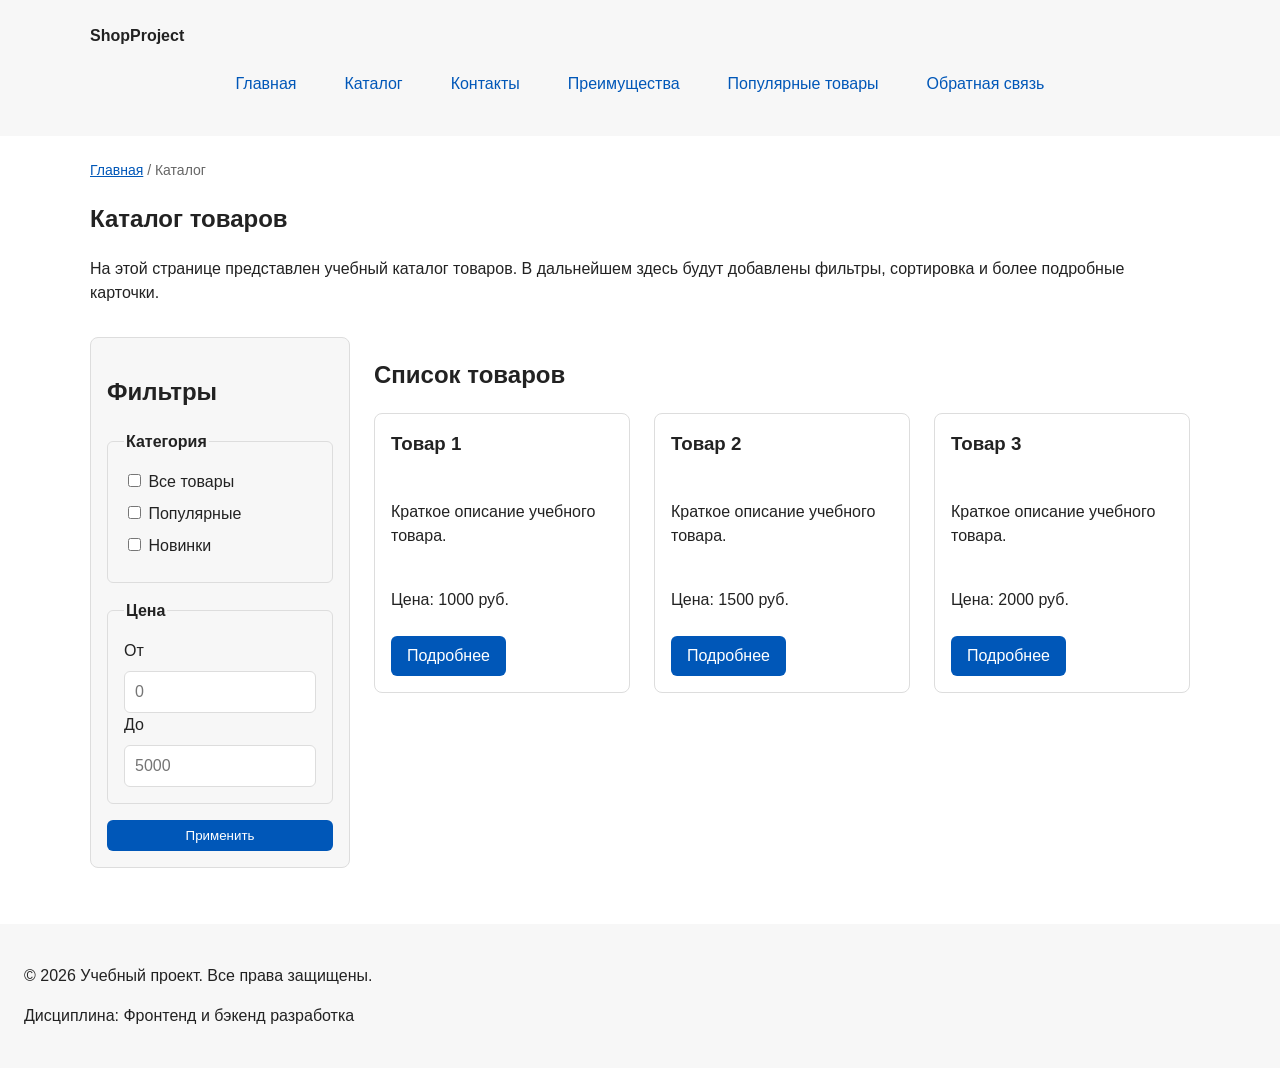
==== catalog.html @ aeb1f577 "feat: practices 2-6" ====
<!DOCTYPE html>
<html lang="ru">
<head>
  <meta charset="UTF-8">
  <meta name="viewport" content="width=device-width, initial-scale=1.0">
  <meta name="description" content="Каталог товаров учебного интернет-магазина.">
  <title>Каталог товаров — Учебный интернет-магазин</title>
  <link rel="stylesheet" href="css/style.css">
</head>
<body>
  <header>
    <div class="site-header">
      <a class="site-logo" href="index.html">ShopProject</a>

      <nav class="site-nav" aria-label="Основная навигация">
        <ul class="site-nav__list">
          <li><a href="index.html">Главная</a></li>
          <li><a href="catalog.html">Каталог</a></li>
          <li><a href="contacts.html">Контакты</a></li>
          <li><a href="index.html#advantages">Преимущества</a></li>
          <li><a href="index.html#popular">Популярные товары</a></li>
          <li><a href="index.html#contacts">Обратная связь</a></li>
        </ul>
      </nav>
    </div>
  </header>

  <main>
    <nav class="breadcrumbs" aria-label="Хлебные крошки">
      <a href="index.html">Главная</a>
      <span>Каталог</span>
    </nav>

    <section class="section">
      <h1>Каталог товаров</h1>
      <p>
        На этой странице представлен учебный каталог товаров.
        В дальнейшем здесь будут добавлены фильтры, сортировка и более
        подробные карточки.
      </p>
    </section>

    <section class="catalog-layout">
  <aside class="catalog-filters">
    <h2>Фильтры</h2>

    <form class="filters-form" action="#" method="get">
      <fieldset>
        <legend>Категория</legend>

        <label>
          <input type="checkbox" name="category" value="all">
          Все товары
        </label>

        <label>
          <input type="checkbox" name="category" value="popular">
          Популярные
        </label>

        <label>
          <input type="checkbox" name="category" value="new">
          Новинки
        </label>
      </fieldset>

      <fieldset>
        <legend>Цена</legend>

        <label for="price-from">От</label>
        <input id="price-from" name="price-from" type="number" min="0" placeholder="0">

        <label for="price-to">До</label>
        <input id="price-to" name="price-to" type="number" min="0" placeholder="5000">
      </fieldset>

      <button class="button" type="submit">Применить</button>
    </form>
  </aside>

  <section class="catalog-products">
    <h2>Список товаров</h2>

    <div class="products-grid">
      <article class="product-card">
        <h3>Товар 1</h3>
        <p>Краткое описание учебного товара.</p>
        <p>Цена: 1000 руб.</p>
        <a class="button" href="index.html#popular">Подробнее</a>
      </article>

      <article class="product-card">
        <h3>Товар 2</h3>
        <p>Краткое описание учебного товара.</p>
        <p>Цена: 1500 руб.</p>
        <a class="button" href="index.html#popular">Подробнее</a>
      </article>

      <article class="product-card">
        <h3>Товар 3</h3>
        <p>Краткое описание учебного товара.</p>
        <p>Цена: 2000 руб.</p>
        <a class="button" href="index.html#popular">Подробнее</a>
      </article>
    </div>
  </section>
</section>
<!--
    <section class="section">
      <h2>Список товаров</h2>

      <article class="product-card">
        <h3>Товар 1</h3>
        <p>Краткое описание учебного товара.</p>
        <p>Цена: 1000 руб.</p>
        <a class="button" href="index.html#popular">Подробнее</a>
      </article>

      <article class="product-card">
        <h3>Товар 2</h3>
        <p>Краткое описание учебного товара.</p>
        <p>Цена: 1500 руб.</p>
        <a class="button" href="index.html#popular">Подробнее</a>
      </article>

      <article class="product-card">
        <h3>Товар 3</h3>
        <p>Краткое описание учебного товара.</p>
        <p>Цена: 2000 руб.</p>
        <a class="button" href="index.html#popular">Подробнее</a>
      </article>
    </section>
  -->
  </main>

  <footer>
    <p>&copy; 2026 Учебный проект. Все права защищены.</p>
    <p>Дисциплина: Фронтенд и бэкенд разработка</p>
  </footer>
</body>
</html>
---- css/style.css ----
/* 
  Универсальное правило для всех элементов.
  border-box делает расчёт размеров более понятным:
  width включает content, padding и border.
*/

/* ===============================
   1. Переменные проекта
   =============================== */

:root {
  /* Основные цвета проекта */
  --color-bg: #ffffff;
  --color-text: #222222;
  --color-muted: #666666;
  --color-primary: #0057b8;
  --color-primary-dark: #003f86;
  --color-border: #dddddd;
  --color-surface: #f7f7f7;
  --color-surface-accent: #eef5ff;
  --color-danger: #b00020;
  --color-success: #168a2f;
  --color-success-bg: #eefaf0;
  --color-white: #ffffff;

  /* Отступы */
  --space-xs: 4px;
  --space-sm: 8px;
  --space-md: 16px;
  --space-lg: 24px;
  --space-xl: 32px;

  /* Скругления */
  --radius-sm: 6px;
  --radius-md: 8px;
  --radius-lg: 12px;

  /* Размеры */
  --container-width: 1100px;
}

/* ===============================
   2. Базовые стили
   =============================== */

* {
  box-sizing: border-box;
}

body {
  margin: 0;
  font-family: Arial, sans-serif;
  line-height: 1.5;
  color: var(--color-text);
  background-color: var(--color-bg);
}

/*
  Задаём внутренние отступы для основных областей страницы.
  Это делает содержимое визуально отделённым от краёв окна браузера.
*/
header,
main,
footer {
  padding: var(--space-lg);
}

/*
  Оформляем шапку страницы.
  Пока используется простой светло-серый фон.
*/
header {
  background-color: var(--color-surface);
}

/*
  Оформляем подвал страницы тем же фоном,
  чтобы визуально отделить его от основного содержимого.
*/
footer {
  background-color: var(--color-surface);
}

/* ===============================
   3. Общие элементы интерфейса
   =============================== */

a {
  color: var(--color-primary);
}

a:hover {
  color: var(--color-primary-dark);
}

a:focus-visible {
  outline: 2px solid var(--color-primary);
  outline-offset: 3px;
}

/*
  Ограничиваем ширину содержимого шапки,
  чтобы оно не растягивалось слишком сильно на широких экранах.
*/
.site-header {
  max-width: 1100px;
  margin: 0 auto;
}

/*
  Оформляем текстовый логотип.
*/
.site-logo {
  font-weight: bold;
  text-decoration: none;
  color: #222222;
}

/*
  Убираем стандартные отступы и маркеры списка навигации.
*/
.site-nav__list {
  display: flex;
  flex-wrap: wrap;
  justify-content: center;
  align-items: center;
  gap: var(--space-md);
  padding: 0;
  margin: var(--space-md) 0 0;
  list-style: none;
}

/*
  Добавляем расстояние между пунктами меню.
*/
.site-nav__list li {
  margin-bottom: 8px;
}

/*
  Оформляем ссылки меню.
*/
.site-nav__list a {
  display: inline-block;
  padding: var(--space-sm) var(--space-md);
  color: var(--color-primary);
  text-decoration: none;
  border-radius: var(--radius-sm);
}

.site-nav__list a:hover {
  color: var(--color-white);
  background-color: var(--color-primary);
}
/*
  Hero-блок — первый крупный блок страницы.
  Он визуально отделяется от остальных разделов фоном и отступами.
*/
/* ===============================
   4. Компоненты страницы
   =============================== */

.hero {
  max-width: var(--container-width);
  margin: 0 auto var(--space-xl);
  padding: var(--space-xl) var(--space-lg);
  background-color: var(--color-surface-accent);
  border-radius: var(--radius-lg);
}

.section {
  max-width: var(--container-width);
  margin: 0 auto var(--space-xl);
}

.section h2 {
  margin-top: 0;
}

/*
  Карточка товара — самостоятельный блок.
  На следующих занятиях карточки будут доработаны и выстроены в сетку.
*/
.product-card {
  display: flex;
  flex-direction: column;
  gap: var(--space-sm);
  margin-bottom: 0;
  padding: var(--space-md);
  border: 1px solid var(--color-border);
  border-radius: var(--radius-md);
  background-color: var(--color-bg);
}

.product-card .button {
  margin-top: auto;
  align-self: flex-start;
}

.product-card:hover {
  border-color: var(--color-primary);
}

.product-card h3 {
  margin-top: 0;
}

/*
  Пока это обычная ссылка, но визуально она оформляется как кнопка.
*/
.button {
  display: inline-block;
  padding: var(--space-sm) var(--space-md);
  color: var(--color-white);
  background-color: var(--color-primary);
  text-decoration: none;
  border: none;
  border-radius: var(--radius-sm);
  cursor: pointer;
}

.button:hover {
  background-color: var(--color-primary-dark);
}

.button:focus-visible {
  outline: 2px solid var(--color-primary);
  outline-offset: 3px;
}

.button:disabled {
  opacity: 0.6;
  cursor: not-allowed;
}

/*
  Дополнительный информационный блок.
*/
.aside-info {
  max-width: var(--container-width);
  margin: 0 auto var(--space-xl);
  padding: var(--space-md);
  border-left: 4px solid var(--color-primary);
  background-color: var(--color-surface);
}

/*
  Модальное окно.
  Элемент dialog сам умеет открываться поверх страницы.
*/
/* ===============================
   5. Форма и модальное окно
   =============================== */

.order-dialog {
  width: min(100% - 32px, 560px);
  padding: var(--space-lg);
  border: none;
  border-radius: var(--radius-lg);
}

.order-dialog::backdrop {
  background-color: rgba(0, 0, 0, 0.5);
}

.form-field {
  margin-bottom: var(--space-md);
}

.form-field label {
  display: block;
  margin-bottom: var(--space-xs);
}

.form-field input,
.form-field select,
.form-field textarea {
  width: 100%;
  padding: 10px 12px;
  border: 1px solid var(--color-border);
  border-radius: var(--radius-sm);
  font: inherit;
}

.form-field input[type="checkbox"] {
  width: auto;
}

.form-field small {
  display: block;
  margin-top: var(--space-xs);
  color: var(--color-muted);
}

/*
  Видимый фокус для клавиатурной навигации.
*/
.form-field input:hover,
.form-field select:hover,
.form-field textarea:hover {
  border-color: var(--color-primary);
}

.form-field input:focus-visible,
.form-field select:focus-visible,
.form-field textarea:focus-visible,
.form-actions button:focus-visible {
  outline: 2px solid var(--color-primary);
  outline-offset: 3px;
}

[aria-invalid="true"] {
  border-color: var(--color-danger);
}

/*
  Кнопки формы.
*/
.form-actions {
  display: flex;
  gap: 12px;
  margin-top: 20px;
}

/*
  Сообщение об успешной отправке.
*/
.success-message {
  max-width: var(--container-width);
  margin: var(--space-lg) auto;
  padding: var(--space-md);
  border-left: 4px solid var(--color-success);
  background-color: var(--color-success-bg);
}

.breadcrumbs {
  max-width: var(--container-width);
  margin: 0 auto var(--space-md);
  font-size: 14px;
  color: var(--color-muted);
}

.breadcrumbs a {
  color: var(--color-primary);
}

.breadcrumbs span::before {
  content: " / ";
  color: var(--color-muted);
}

html {
  scroll-behavior: smooth;
}

:target {
  outline: 2px dashed var(--color-primary);
  outline-offset: 4px;
}

.products-grid {
  display: grid;
  grid-template-columns: repeat(3, 1fr);
  gap: var(--space-lg);
}
.catalog-layout {
  max-width: var(--container-width);
  margin: 0 auto var(--space-xl);
  display: grid;
  grid-template-columns: 260px 1fr;
  grid-template-areas: "filters products";
  gap: var(--space-lg);
}

.catalog-filters {
  grid-area: filters;
  padding: var(--space-md);
  border: 1px solid var(--color-border);
  border-radius: var(--radius-md);
  background-color: var(--color-surface);
}

.catalog-products {
  grid-area: products;
}

.filters-form {
  display: grid;
  gap: var(--space-md);
}

.filters-form fieldset {
  margin: 0;
  padding: var(--space-md);
  border: 1px solid var(--color-border);
  border-radius: var(--radius-sm);
}

.filters-form legend {
  font-weight: 700;
}

.filters-form label {
  display: block;
  margin-bottom: var(--space-sm);
}

.filters-form input[type="number"] {
  width: 100%;
  padding: 8px 10px;
  border: 1px solid var(--color-border);
  border-radius: var(--radius-sm);
  font: inherit;
}
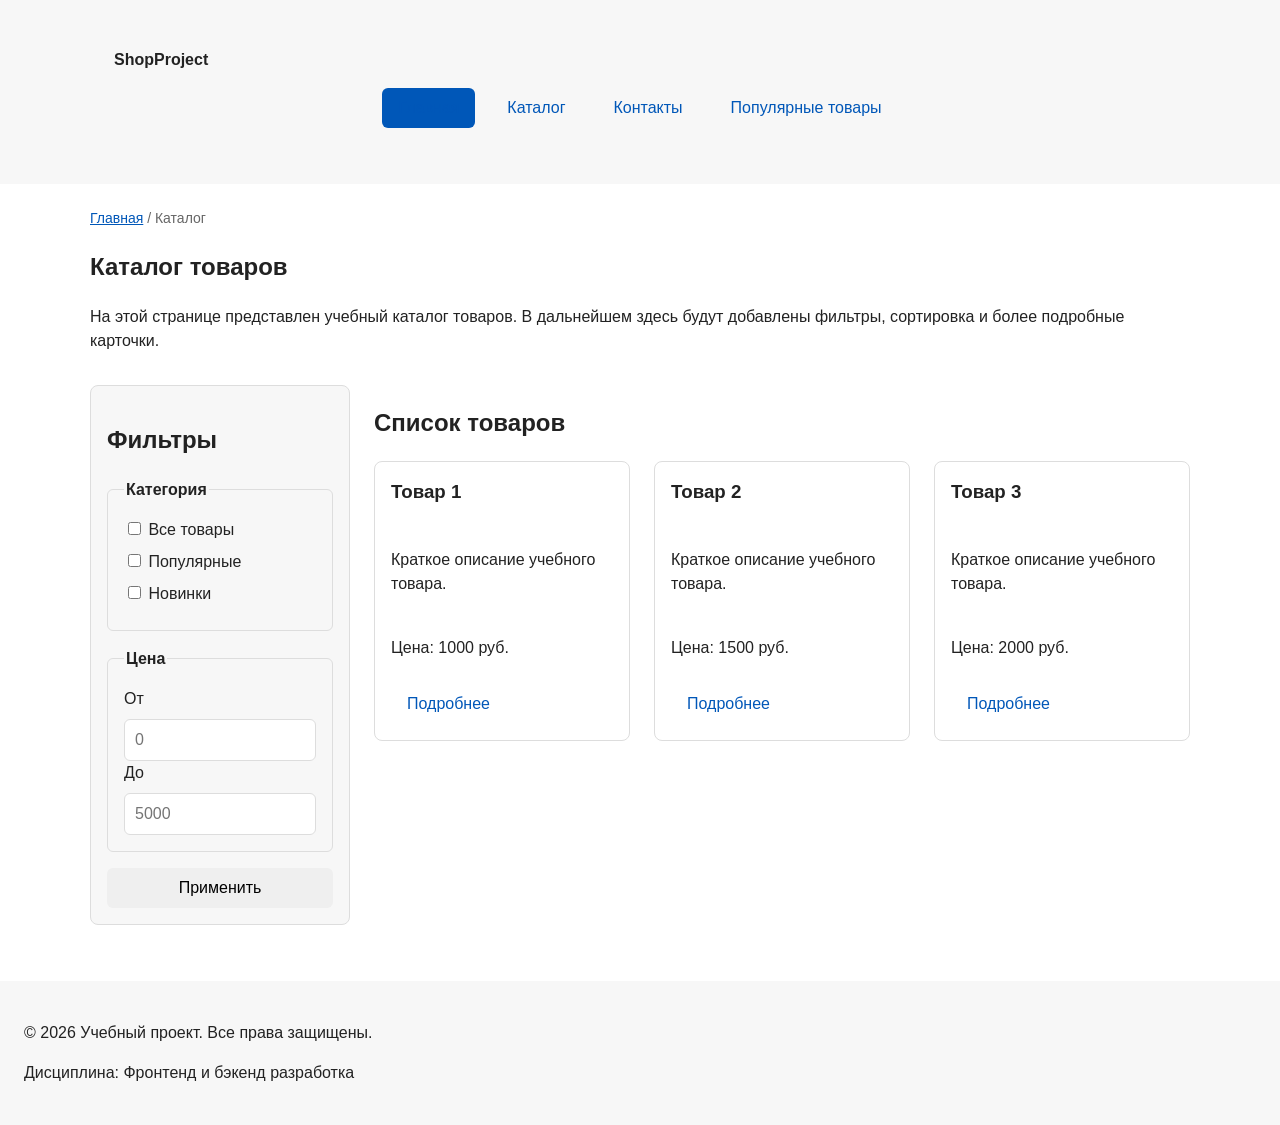
==== commit d4f5d6f2: "refactor: apply BEM naming to CSS classes" ====
--- a/catalog.html
+++ b/catalog.html
@@ -8,28 +8,40 @@
   <link rel="stylesheet" href="css/style.css">
 </head>
 <body>
-  <header>
-    <div class="site-header">
-      <a class="site-logo" href="index.html">ShopProject</a>
+  <header class="site-header">
+  <div class="site-header__inner">
+    <a class="site-header__logo" href="index.html">ShopProject</a>
 
-      <nav class="site-nav" aria-label="Основная навигация">
-        <ul class="site-nav__list">
-          <li><a href="index.html">Главная</a></li>
-          <li><a href="catalog.html">Каталог</a></li>
-          <li><a href="contacts.html">Контакты</a></li>
-          <li><a href="index.html#advantages">Преимущества</a></li>
-          <li><a href="index.html#popular">Популярные товары</a></li>
-          <li><a href="index.html#contacts">Обратная связь</a></li>
-        </ul>
-      </nav>
-    </div>
-  </header>
+    <nav class="site-nav" aria-label="Основная навигация">
+      <ul class="site-nav__list">
+        <li class="site-nav__item">
+          <a class="site-nav__link site-nav__link--active" href="index.html">
+            Главная
+          </a>
+        </li>
+        <li class="site-nav__item">
+          <a class="site-nav__link" href="catalog.html">Каталог</a>
+        </li>
+        <li class="site-nav__item">
+          <a class="site-nav__link" href="contacts.html">Контакты</a>
+        </li>
+        <li class="site-nav__item">
+          <a class="site-nav__link" href="index.html#popular">
+            Популярные товары
+          </a>
+        </li>
+      </ul>
+    </nav>
+  </div>
+</header>
+
 
   <main>
     <nav class="breadcrumbs" aria-label="Хлебные крошки">
-      <a href="index.html">Главная</a>
-      <span>Каталог</span>
-    </nav>
+  <a class="breadcrumbs__link" href="index.html">Главная</a>
+  <span class="breadcrumbs__current">Каталог</span>
+</nav>
+
 
     <section class="section">
       <h1>Каталог товаров</h1>
--- a/css/style.css
+++ b/css/style.css
@@ -103,22 +103,21 @@
   чтобы оно не растягивалось слишком сильно на широких экранах.
 */
 .site-header {
-  max-width: 1100px;
+  background-color: var(--color-surface);
+}
+
+.site-header__inner {
+  max-width: var(--container-width);
   margin: 0 auto;
-}
-
-/*
-  Оформляем текстовый логотип.
-*/
-.site-logo {
-  font-weight: bold;
+  padding: var(--space-lg);
+}
+
+.site-header__logo {
+  font-weight: 700;
+  color: var(--color-text);
   text-decoration: none;
-  color: #222222;
-}
-
-/*
-  Убираем стандартные отступы и маркеры списка навигации.
-*/
+}
+
 .site-nav__list {
   display: flex;
   flex-wrap: wrap;
@@ -130,6 +129,40 @@
   list-style: none;
 }
 
+.site-nav__link {
+  display: inline-block;
+  padding: var(--space-sm) var(--space-md);
+  color: var(--color-primary);
+  text-decoration: none;
+  border-radius: var(--radius-sm);
+}
+
+.site-nav__link:hover {
+  color: var(--color-white);
+  background-color: var(--color-primary);
+}
+
+.site-nav__link:focus-visible {
+  outline: 2px solid var(--color-primary);
+  outline-offset: 3px;
+}
+
+.site-nav__link--active {
+  color: var(--color-white);
+  background-color: var(--color-primary);
+}
+
+
+/*
+  Оформляем текстовый логотип.
+*/
+.site-logo {
+  font-weight: bold;
+  text-decoration: none;
+  color: #222222;
+}
+
+
 /*
   Добавляем расстояние между пунктами меню.
 */
@@ -185,21 +218,48 @@
   display: flex;
   flex-direction: column;
   gap: var(--space-sm);
-  margin-bottom: 0;
   padding: var(--space-md);
   border: 1px solid var(--color-border);
   border-radius: var(--radius-md);
   background-color: var(--color-bg);
 }
 
-.product-card .button {
+.product-card:hover {
+  border-color: var(--color-primary);
+}
+
+.product-card--featured {
+  border-color: var(--color-primary);
+}
+
+.product-card--discount {
+  border-color: var(--color-danger);
+}
+
+.product-card__title {
+  margin: 0;
+  color: var(--color-text);
+}
+
+.product-card__description {
+  margin: 0;
+  color: var(--color-muted);
+}
+
+.product-card__price {
+  margin: 0;
+  font-weight: 700;
+}
+
+.product-card--discount .product-card__price {
+  color: var(--color-danger);
+}
+
+.product-card__button {
   margin-top: auto;
   align-self: flex-start;
 }
 
-.product-card:hover {
-  border-color: var(--color-primary);
-}
 
 .product-card h3 {
   margin-top: 0;
@@ -211,16 +271,31 @@
 .button {
   display: inline-block;
   padding: var(--space-sm) var(--space-md);
+  border: none;
+  border-radius: var(--radius-sm);
+  font: inherit;
+  text-decoration: none;
+  cursor: pointer;
+}
+
+.button--primary {
   color: var(--color-white);
   background-color: var(--color-primary);
-  text-decoration: none;
-  border: none;
-  border-radius: var(--radius-sm);
-  cursor: pointer;
-}
-
-.button:hover {
+}
+
+.button--primary:hover {
   background-color: var(--color-primary-dark);
+}
+
+.button--secondary {
+  color: var(--color-primary);
+  background-color: transparent;
+  border: 1px solid var(--color-primary);
+}
+
+.button--secondary:hover {
+  color: var(--color-white);
+  background-color: var(--color-primary);
 }
 
 .button:focus-visible {
@@ -228,10 +303,12 @@
   outline-offset: 3px;
 }
 
-.button:disabled {
+.button:disabled,
+.button--disabled {
   opacity: 0.6;
   cursor: not-allowed;
 }
+
 
 /*
   Дополнительный информационный блок.
@@ -262,6 +339,11 @@
 .order-dialog::backdrop {
   background-color: rgba(0, 0, 0, 0.5);
 }
+
+.order-dialog__title {
+  margin-top: 0;
+}
+
 
 .form-field {
   margin-bottom: var(--space-md);
@@ -340,14 +422,15 @@
   color: var(--color-muted);
 }
 
-.breadcrumbs a {
+.breadcrumbs__link {
   color: var(--color-primary);
 }
 
-.breadcrumbs span::before {
+.breadcrumbs__current::before {
   content: " / ";
   color: var(--color-muted);
 }
+
 
 html {
   scroll-behavior: smooth;
@@ -363,6 +446,7 @@
   grid-template-columns: repeat(3, 1fr);
   gap: var(--space-lg);
 }
+
 .catalog-layout {
   max-width: var(--container-width);
   margin: 0 auto var(--space-xl);
@@ -411,4 +495,42 @@
   border: 1px solid var(--color-border);
   border-radius: var(--radius-sm);
   font: inherit;
-}+}
+
+.order-form__field {
+  margin-bottom: var(--space-md);
+}
+
+.order-form__label {
+  display: block;
+  margin-bottom: var(--space-xs);
+}
+
+.order-form__input,
+.order-form__select,
+.order-form__textarea {
+  width: 100%;
+  padding: 10px 12px;
+  border: 1px solid var(--color-border);
+  border-radius: var(--radius-sm);
+  font: inherit;
+}
+
+.order-form__input:hover,
+.order-form__select:hover,
+.order-form__textarea:hover {
+  border-color: var(--color-primary);
+}
+
+.order-form__input:focus-visible,
+.order-form__select:focus-visible,
+.order-form__textarea:focus-visible {
+  outline: 2px solid var(--color-primary);
+  outline-offset: 3px;
+}
+
+.order-form__actions {
+  display: flex;
+  gap: var(--space-md);
+  margin-top: var(--space-lg);
+}
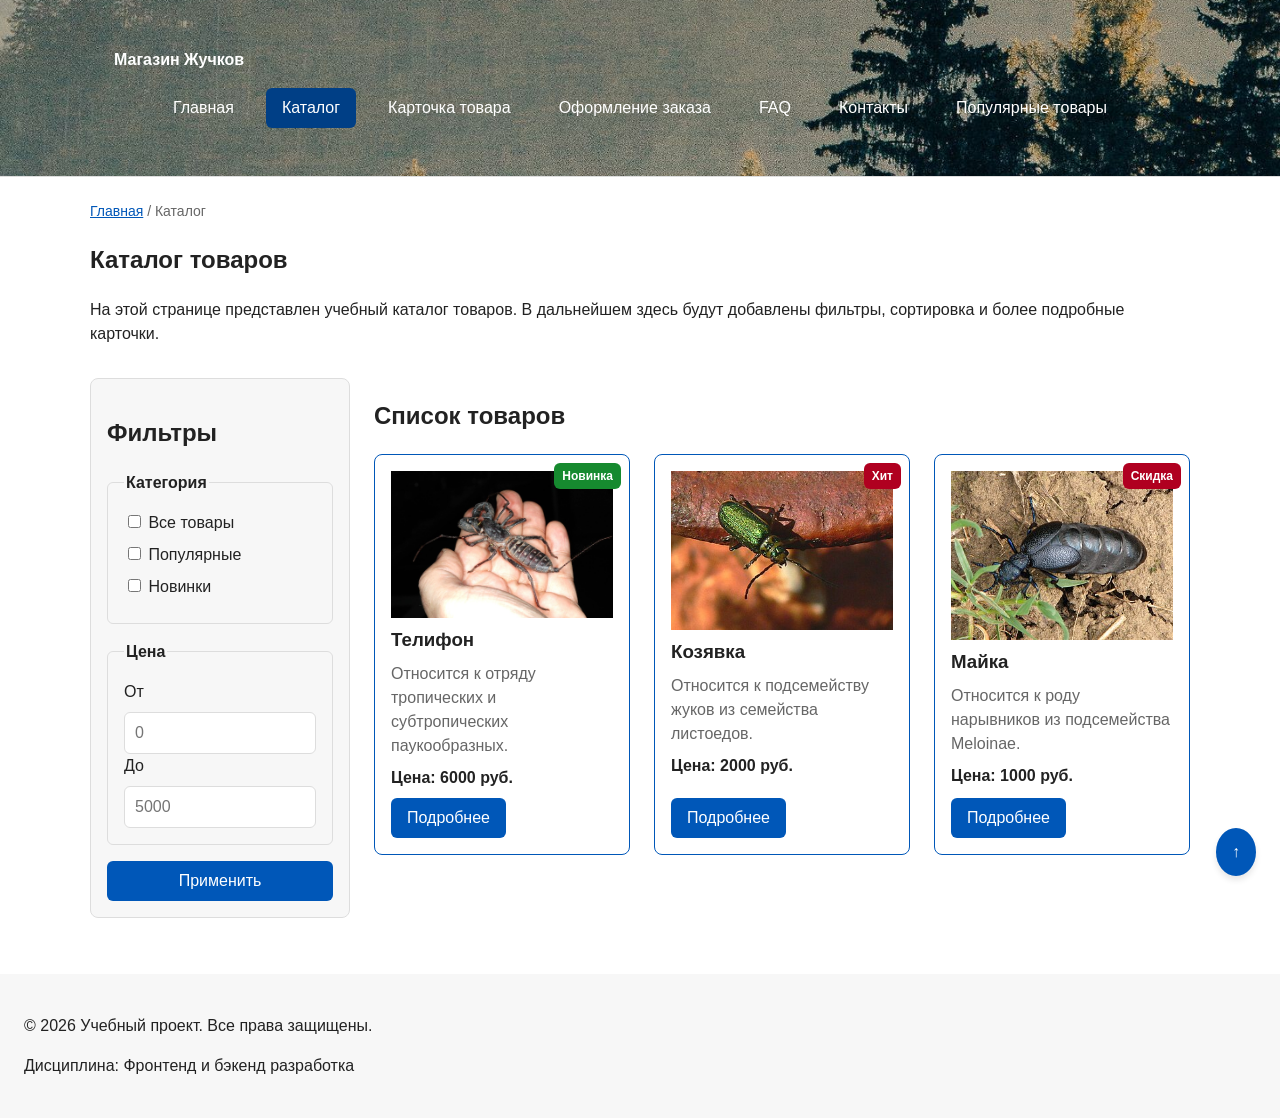
==== commit fd24e1a4: "fix: prepare HTML CSS project for submission" ====
--- a/catalog.html
+++ b/catalog.html
@@ -6,148 +6,153 @@
   <meta name="description" content="Каталог товаров учебного интернет-магазина.">
   <title>Каталог товаров — Учебный интернет-магазин</title>
   <link rel="stylesheet" href="css/style.css">
+  <script src="js/main.js" defer></script>
 </head>
 <body>
-  <header class="site-header">
+<header class="site-header">
   <div class="site-header__inner">
-    <a class="site-header__logo" href="index.html">ShopProject</a>
-
+    <a class="site-header__logo" href="index.html">Магазин Жучков</a>
     <nav class="site-nav" aria-label="Основная навигация">
       <ul class="site-nav__list">
         <li class="site-nav__item">
-          <a class="site-nav__link site-nav__link--active" href="index.html">
-            Главная
-          </a>
+          <a class="site-nav__link" href="index.html">Главная</a>
         </li>
         <li class="site-nav__item">
-          <a class="site-nav__link" href="catalog.html">Каталог</a>
+          <a class="site-nav__link site-nav__link--active" href="catalog.html" aria-current="page">Каталог</a>
+        </li>
+        <li class="site-nav__item">
+          <a class="site-nav__link" href="product.html">Карточка товара</a>
+        </li>
+        <li class="site-nav__item">
+          <a class="site-nav__link" href="order.html">Оформление заказа</a>
+        </li>
+        <li class="site-nav__item">
+          <a class="site-nav__link" href="faq.html">FAQ</a>
         </li>
         <li class="site-nav__item">
           <a class="site-nav__link" href="contacts.html">Контакты</a>
         </li>
         <li class="site-nav__item">
-          <a class="site-nav__link" href="index.html#popular">
-            Популярные товары
-          </a>
+          <a class="site-nav__link" href="index.html#popular">Популярные товары</a>
         </li>
       </ul>
     </nav>
   </div>
 </header>
 
+<main>
+  <nav class="breadcrumbs" aria-label="Хлебные крошки">
+    <a class="breadcrumbs__link" href="index.html">Главная</a>
+    <span class="breadcrumbs__current">Каталог</span>
+  </nav>
 
-  <main>
-    <nav class="breadcrumbs" aria-label="Хлебные крошки">
-  <a class="breadcrumbs__link" href="index.html">Главная</a>
-  <span class="breadcrumbs__current">Каталог</span>
-</nav>
+  <section class="section">
+    <h1>Каталог товаров</h1>
+    <p>
+      На этой странице представлен учебный каталог товаров.
+      В дальнейшем здесь будут добавлены фильтры, сортировка и более
+      подробные карточки.
+    </p>
+  </section>
 
+  <section class="catalog-layout">
+    <aside class="catalog-filters">
+      <h2>Фильтры</h2>
 
-    <section class="section">
-      <h1>Каталог товаров</h1>
-      <p>
-        На этой странице представлен учебный каталог товаров.
-        В дальнейшем здесь будут добавлены фильтры, сортировка и более
-        подробные карточки.
-      </p>
-    </section>
+      <form class="filters-form" action="#" method="get">
+        <fieldset>
+          <legend>Категория</legend>
 
-    <section class="catalog-layout">
-  <aside class="catalog-filters">
-    <h2>Фильтры</h2>
+          <label>
+            <input type="checkbox" name="category" value="all">
+            Все товары
+          </label>
 
-    <form class="filters-form" action="#" method="get">
-      <fieldset>
-        <legend>Категория</legend>
+          <label>
+            <input type="checkbox" name="category" value="popular">
+            Популярные
+          </label>
 
-        <label>
-          <input type="checkbox" name="category" value="all">
-          Все товары
-        </label>
+          <label>
+            <input type="checkbox" name="category" value="new">
+            Новинки
+          </label>
+        </fieldset>
 
-        <label>
-          <input type="checkbox" name="category" value="popular">
-          Популярные
-        </label>
+        <fieldset>
+          <legend>Цена</legend>
 
-        <label>
-          <input type="checkbox" name="category" value="new">
-          Новинки
-        </label>
-      </fieldset>
+          <label for="price-from">От</label>
+          <input id="price-from" name="price-from" type="number" min="0" placeholder="0">
 
-      <fieldset>
-        <legend>Цена</legend>
+          <label for="price-to">До</label>
+          <input id="price-to" name="price-to" type="number" min="0" placeholder="5000">
+        </fieldset>
 
-        <label for="price-from">От</label>
-        <input id="price-from" name="price-from" type="number" min="0" placeholder="0">
+        <button class="button button--primary" type="submit">Применить</button>
+      </form>
+    </aside>
 
-        <label for="price-to">До</label>
-        <input id="price-to" name="price-to" type="number" min="0" placeholder="5000">
-      </fieldset>
-
-      <button class="button" type="submit">Применить</button>
-    </form>
-  </aside>
-
-  <section class="catalog-products">
-    <h2>Список товаров</h2>
-
-    <div class="products-grid">
-      <article class="product-card">
-        <h3>Товар 1</h3>
-        <p>Краткое описание учебного товара.</p>
-        <p>Цена: 1000 руб.</p>
-        <a class="button" href="index.html#popular">Подробнее</a>
-      </article>
-
-      <article class="product-card">
-        <h3>Товар 2</h3>
-        <p>Краткое описание учебного товара.</p>
-        <p>Цена: 1500 руб.</p>
-        <a class="button" href="index.html#popular">Подробнее</a>
-      </article>
-
-      <article class="product-card">
-        <h3>Товар 3</h3>
-        <p>Краткое описание учебного товара.</p>
-        <p>Цена: 2000 руб.</p>
-        <a class="button" href="index.html#popular">Подробнее</a>
-      </article>
-    </div>
-  </section>
-</section>
-<!--
-    <section class="section">
+    <section class="catalog-products">
       <h2>Список товаров</h2>
 
-      <article class="product-card">
-        <h3>Товар 1</h3>
-        <p>Краткое описание учебного товара.</p>
-        <p>Цена: 1000 руб.</p>
-        <a class="button" href="index.html#popular">Подробнее</a>
-      </article>
+      <div class="products-grid">
+  <article class="product-card product-card--featured">
+    <span class="product-card__badge product-card__badge--new">Новинка</span>
+    <img
+      class="product-card__image"
+      src="images/telifon.webp"
+      alt="Телифон"
+      width="300"
+      height="200"
+      loading="lazy"
+    >
+    <h3 class="product-card__title">Телифон</h3>
+    <p class="product-card__description">Относится к отряду тропических и субтропических паукообразных.</p>
+    <p class="product-card__price">Цена: 6000 руб.</p>
+    <a class="button button--primary product-card__button" href="product.html">Подробнее</a>
+  </article>
 
-      <article class="product-card">
-        <h3>Товар 2</h3>
-        <p>Краткое описание учебного товара.</p>
-        <p>Цена: 1500 руб.</p>
-        <a class="button" href="index.html#popular">Подробнее</a>
-      </article>
+  <article class="product-card product-card--featured">
+    <span class="product-card__badge">Хит</span>
+    <img
+      class="product-card__image"
+      src="images/kozyavka.webp"
+      alt="Козявка"
+      width="300"
+      height="200"
+      loading="lazy"
+    >
+    <h3 class="product-card__title">Козявка</h3>
+    <p class="product-card__description">Относится к подсемейству жуков из семейства листоедов.</p>
+    <p class="product-card__price">Цена: 2000 руб.</p>
+    <a class="button button--primary product-card__button" href="product.html">Подробнее</a>
+  </article>
 
-      <article class="product-card">
-        <h3>Товар 3</h3>
-        <p>Краткое описание учебного товара.</p>
-        <p>Цена: 2000 руб.</p>
-        <a class="button" href="index.html#popular">Подробнее</a>
-      </article>
+  <article class="product-card product-card--featured">
+    <span class="product-card__badge">Скидка</span>
+    <img
+      class="product-card__image"
+      src="images/maika.webp"
+      alt="Майка"
+      width="300"
+      height="200"
+      loading="lazy"
+    >
+    <h3 class="product-card__title">Майка</h3>
+    <p class="product-card__description">Относится к роду нарывников из подсемейства Meloinae.</p>
+    <p class="product-card__price">Цена: 1000 руб.</p>
+    <a class="button button--primary product-card__button" href="product.html">Подробнее</a>
+  </article>
+</div>
     </section>
-  -->
-  </main>
+  </section>
+</main>
 
-  <footer>
-    <p>&copy; 2026 Учебный проект. Все права защищены.</p>
-    <p>Дисциплина: Фронтенд и бэкенд разработка</p>
-  </footer>
+<footer class="site-footer">
+  <p>&copy; 2026 Учебный проект. Все права защищены.</p>
+  <p>Дисциплина: Фронтенд и бэкенд разработка</p>
+</footer>
+<a href="#" class="button-up" aria-label="Вернуться наверх">↑</a>
 </body>
 </html>
--- a/css/style.css
+++ b/css/style.css
@@ -52,6 +52,9 @@
   font-family: Arial, sans-serif;
   line-height: 1.5;
   color: var(--color-text);
+  display: flex;
+  flex-direction: column;
+  min-height: 100vh;
   background-color: var(--color-bg);
 }
 
@@ -63,6 +66,7 @@
 main,
 footer {
   padding: var(--space-lg);
+  flex: 1;
 }
 
 /*
@@ -71,6 +75,10 @@
 */
 header {
   background-color: var(--color-surface);
+  background-image: url('../images/bg.webp');
+  background-size: cover;
+  background-position: center;
+  background-repeat: no-repeat;
 }
 
 /*
@@ -114,8 +122,13 @@
 
 .site-header__logo {
   font-weight: 700;
-  color: var(--color-text);
+  color: var(--color-white);
   text-decoration: none;
+}
+
+.site-header__logo:hover,
+.site-header__logo:focus-visible {
+  color: var(--color-white);
 }
 
 .site-nav__list {
@@ -132,14 +145,14 @@
 .site-nav__link {
   display: inline-block;
   padding: var(--space-sm) var(--space-md);
-  color: var(--color-primary);
+  color: var(--color-white);
   text-decoration: none;
   border-radius: var(--radius-sm);
 }
 
 .site-nav__link:hover {
   color: var(--color-white);
-  background-color: var(--color-primary);
+  background-color: var(--color-primary-dark);
 }
 
 .site-nav__link:focus-visible {
@@ -149,7 +162,7 @@
 
 .site-nav__link--active {
   color: var(--color-white);
-  background-color: var(--color-primary);
+  background-color: var(--color-primary-dark);
 }
 
 
@@ -163,28 +176,6 @@
 }
 
 
-/*
-  Добавляем расстояние между пунктами меню.
-*/
-.site-nav__list li {
-  margin-bottom: 8px;
-}
-
-/*
-  Оформляем ссылки меню.
-*/
-.site-nav__list a {
-  display: inline-block;
-  padding: var(--space-sm) var(--space-md);
-  color: var(--color-primary);
-  text-decoration: none;
-  border-radius: var(--radius-sm);
-}
-
-.site-nav__list a:hover {
-  color: var(--color-white);
-  background-color: var(--color-primary);
-}
 /*
   Hero-блок — первый крупный блок страницы.
   Он визуально отделяется от остальных разделов фоном и отступами.
@@ -534,3 +525,253 @@
   gap: var(--space-md);
   margin-top: var(--space-lg);
 }
+
+.site-header {
+  position: sticky;
+  top: 0;
+  z-index: 100;
+  border-bottom: 1px solid var(--color-border);
+}
+
+
+/* Бейджи для карточек товаров (relative + absolute) */
+.product-card {
+  position: relative;
+}
+
+.product-card__badge {
+  position: absolute;
+  top: var(--space-sm);
+  right: var(--space-sm);
+  padding: 4px 8px;
+  color: var(--color-white);
+  background-color: var(--color-danger);
+  border-radius: var(--radius-sm);
+  font-size: 12px;
+  font-weight: 700;
+  z-index: 10;
+}
+
+.product-card__badge--new {
+  background-color: var(--color-success);
+}
+
+/* Фиксированный фильтр (sticky) */
+.catalog-filters {
+  position: sticky;
+  top: 100px; /* С учетом высоты прилипающей шапки */
+}
+
+/* Кнопка "Наверх" (fixed + z-index) */
+.button-up {
+  position: fixed;
+  bottom: var(--space-lg);
+  right: var(--space-lg);
+  z-index: 90;
+  padding: 12px 16px;
+  background-color: var(--color-primary);
+  color: var(--color-white);
+  border-radius: 50%;
+  text-decoration: none;
+  font-weight: bold;
+  box-shadow: 0 4px 6px rgba(0,0,0,0.1);
+}
+
+.button-up:hover {
+  background-color: var(--color-primary-dark);
+  color: var(--color-white);
+}
+
+/* Стили для таблицы характеристик */
+.product-table {
+  width: 100%;
+  border-collapse: collapse;
+  margin: var(--space-md) 0;
+}
+
+.product-table caption {
+  font-weight: 700;
+  text-align: left;
+  margin-bottom: var(--space-sm);
+}
+
+.product-table th, 
+.product-table td {
+  border: 1px solid var(--color-border);
+  padding: var(--space-sm);
+  text-align: left;
+}
+
+.product-table th {
+  background-color: var(--color-surface);
+}
+
+.order-form__field--checkbox input[type="checkbox"] {
+  width: auto;
+  margin-right: var(--space-sm);
+}
+
+.order-form__field small {
+  display: block;
+  margin-top: var(--space-xs);
+  color: var(--color-muted);
+}
+
+.product-details__layout {
+  display: grid;
+  grid-template-columns: minmax(240px, 1fr) 1.4fr;
+  gap: var(--space-xl);
+  align-items: start;
+}
+
+.product-details__media {
+  display: flex;
+  justify-content: center;
+  align-items: flex-start;
+}
+
+.product-details__image {
+  display: block;
+  width: 100%;
+  max-width: 420px;
+  height: auto;
+  border: 1px solid var(--color-border);
+  border-radius: var(--radius-md);
+  background-color: var(--color-surface);
+}
+
+.product-details__info {
+  display: flex;
+  flex-direction: column;
+  gap: var(--space-md);
+}
+
+.product-details__price {
+  margin: 0;
+  font-size: 24px;
+  font-weight: 700;
+  color: var(--color-primary);
+}
+
+.product-details__description {
+  margin: 0;
+  color: var(--color-text);
+}
+
+.product-details__actions {
+  display: flex;
+  flex-wrap: wrap;
+  gap: var(--space-md);
+  margin-top: var(--space-sm);
+}
+
+.product-card {
+  min-width: 0;
+}
+
+/* Картинка не должна быть жёстче карточки */
+.product-card__image {
+  max-width: 100%;
+  height: auto;
+}
+
+.products-grid {
+  grid-template-columns: repeat(3, minmax(0, 1fr));
+}
+
+@media (max-width: 900px) {
+  .products-grid { grid-template-columns: repeat(2, minmax(0, 1fr)); }
+}
+@media (max-width: 600px) {
+  .products-grid { grid-template-columns: 1fr; }
+}
+
+
+/* ===============================
+   FAQ
+   =============================== */
+
+.faq-list {
+  display: grid;
+  gap: var(--space-md);
+  margin-top: var(--space-lg);
+}
+
+.faq-item {
+  border: 1px solid var(--color-border);
+  border-radius: var(--radius-md);
+  background-color: var(--color-bg);
+  overflow: hidden;
+}
+
+.faq-item[open] {
+  border-color: var(--color-primary);
+}
+
+.faq-item__question {
+  padding: var(--space-md);
+  padding-right: 40px;
+  font-weight: 700;
+  cursor: pointer;
+  list-style: none;
+  position: relative;
+}
+
+.faq-item__question::-webkit-details-marker {
+  display: none;
+}
+
+.faq-item__question::after {
+  content: "+";
+  position: absolute;
+  right: var(--space-md);
+  top: 50%;
+  transform: translateY(-50%);
+  font-size: 20px;
+  color: var(--color-primary);
+}
+
+.faq-item[open] .faq-item__question::after {
+  content: "−";
+}
+
+.faq-item__question:hover {
+  background-color: var(--color-surface);
+}
+
+.faq-item__question:focus-visible {
+  outline: 2px solid var(--color-primary);
+  outline-offset: -2px;
+}
+
+.faq-item__answer {
+  padding: 0 var(--space-md) var(--space-md);
+  color: var(--color-muted);
+  border-top: 1px solid var(--color-border);
+}
+
+.faq-item__answer p {
+  margin: var(--space-md) 0 0;
+}
+
+/* Карта на странице контактов */
+.map-wrapper {
+  position: relative;
+  width: 100%;
+  height: 400px;
+  border: 1px solid var(--color-border);
+  border-radius: var(--radius-md);
+  overflow: hidden;
+}
+
+/* Скрипт конструктора создаёт внутри iframe — растянем его на всю обёртку */
+.map-wrapper > iframe {
+  display: block;
+  width: 100% !important;
+  height: 100% !important;
+  border: 0;
+}
+
+@media (max-width: 600px) {
+  .map-wrapper { height: 300px; }
+}
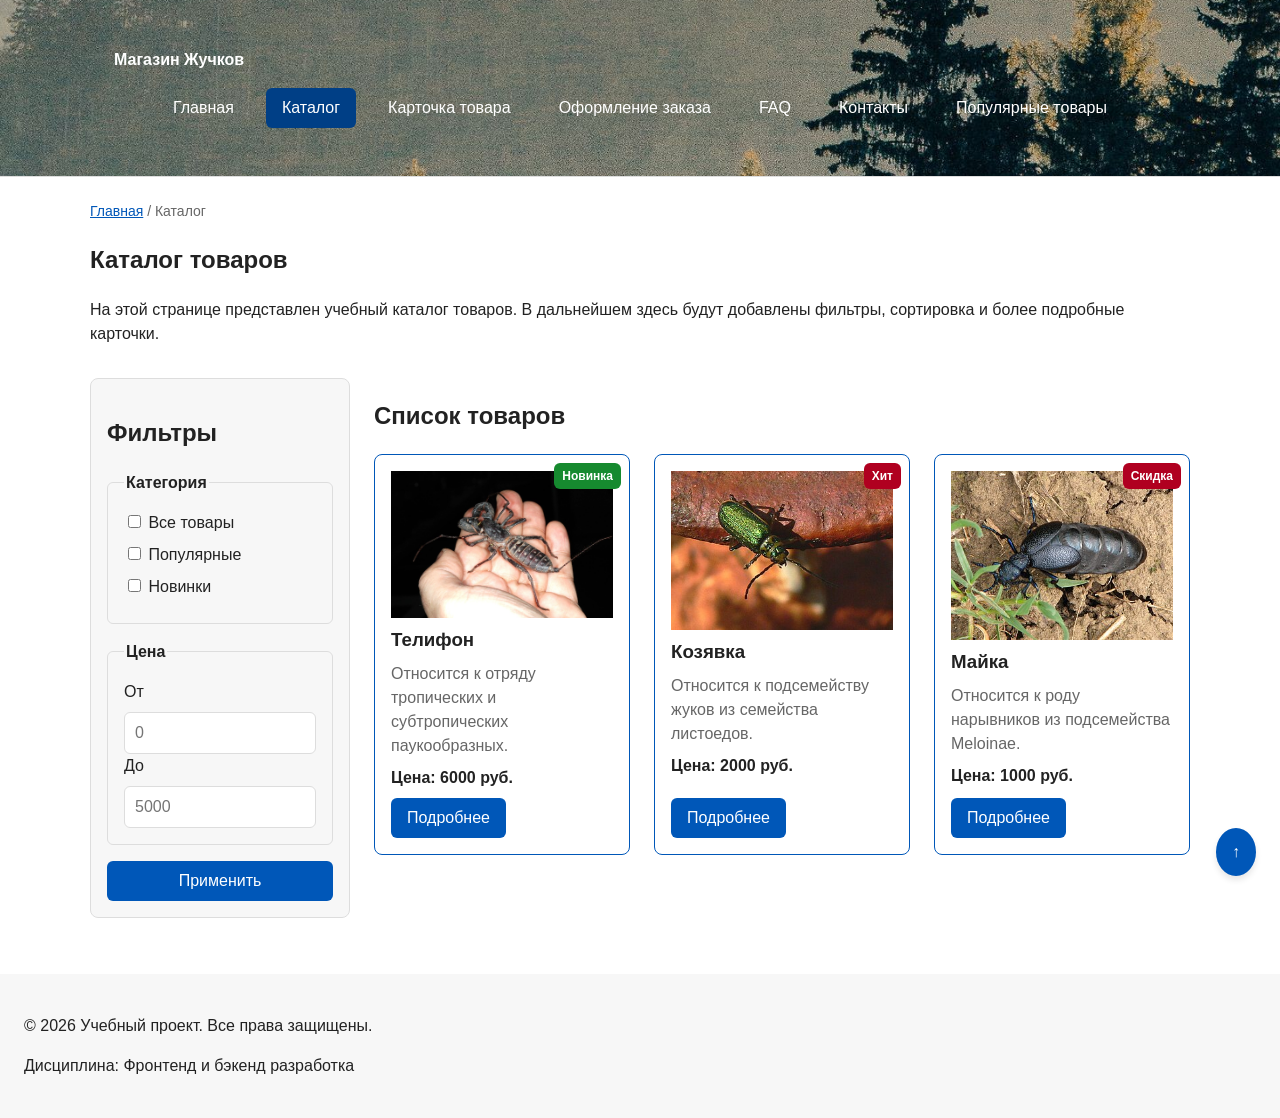
==== commit 1174ec06: "fix: text edits" ====
--- a/catalog.html
+++ b/catalog.html
@@ -4,7 +4,7 @@
   <meta charset="UTF-8">
   <meta name="viewport" content="width=device-width, initial-scale=1.0">
   <meta name="description" content="Каталог товаров учебного интернет-магазина.">
-  <title>Каталог товаров — Учебный интернет-магазин</title>
+  <title>Каталог товаров — Магазин Жучков</title>
   <link rel="stylesheet" href="css/style.css">
   <script src="js/main.js" defer></script>
 </head>
